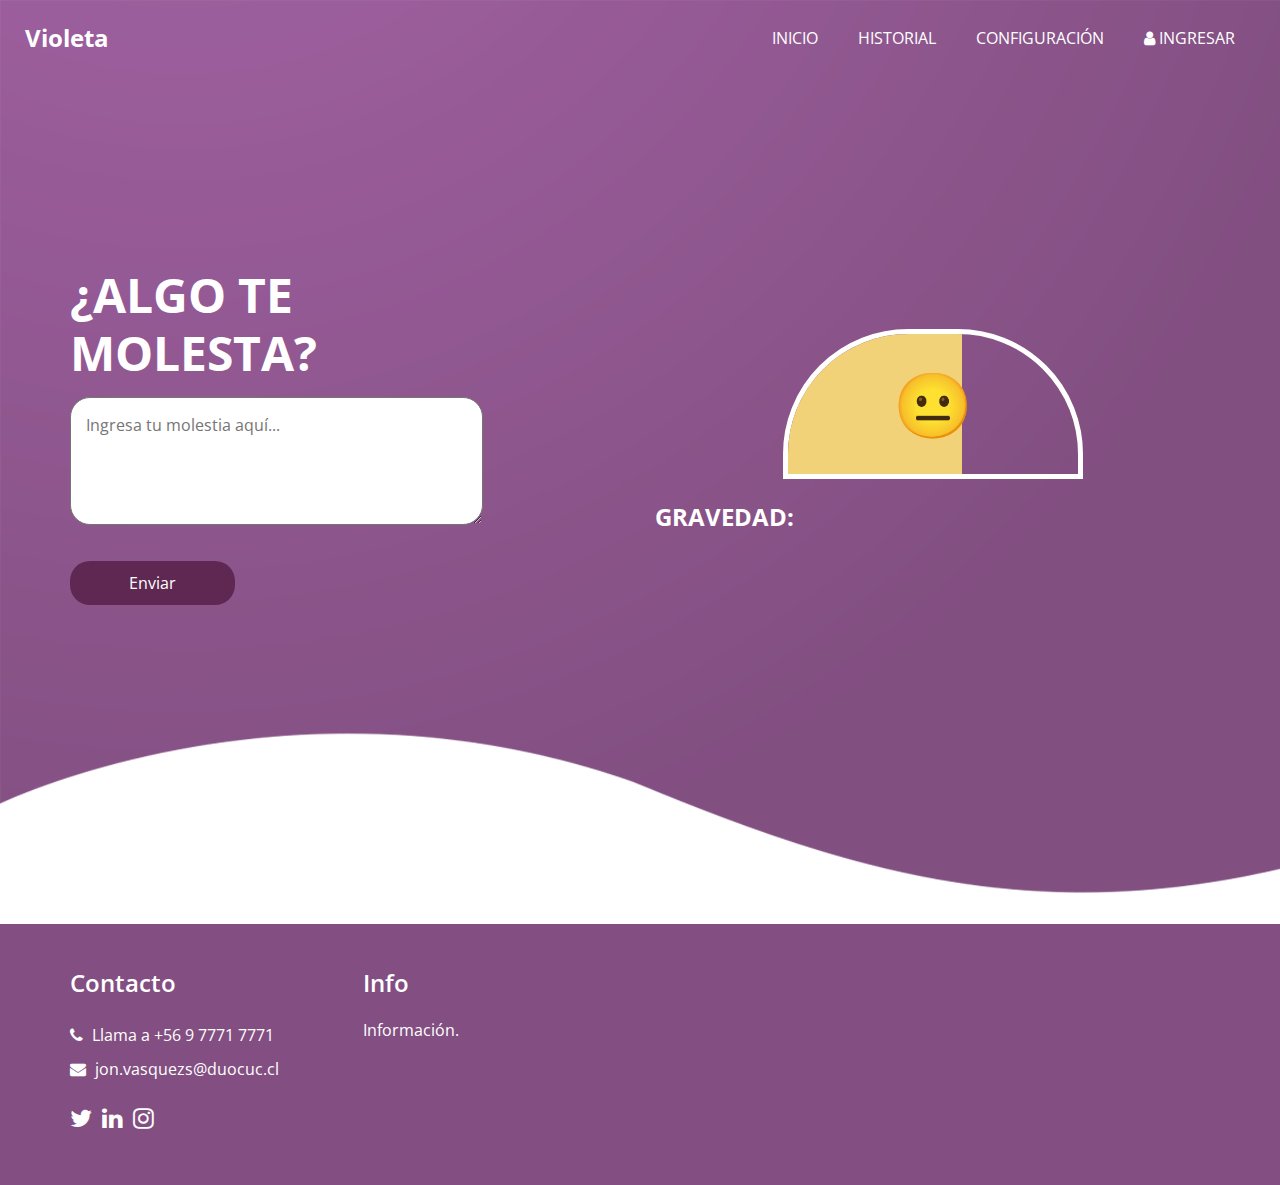
==== index.html @ 4d8d3037 "Add files via upload" ====
<!DOCTYPE html>
<html>

<head>

  <meta charset="utf-8" />
  <meta http-equiv="X-UA-Compatible" content="IE=edge" />
  <!-- Mobile -->
  <meta name="viewport" content="width=device-width, initial-scale=1, shrink-to-fit=no" />
  <link rel="shortcut icon" href="images/webicon.png" type="">
  <title> Violeta-App </title>
  <!-- bootstrap-->
  <link rel="stylesheet" type="text/css" href="css/bootstrap.css" />
  <!-- fonts-->
  <link href="https://fonts.googleapis.com/css2?family=Roboto:wght@400;500;700;900&display=swap" rel="stylesheet">
  <!-- font awesome style -->
  <link href="css/font-awesome.min.css" rel="stylesheet" />
  <link href="css/style.css" rel="stylesheet" />
  <link href="css/header.css" rel="stylesheet" />
  <link href="css/main.css" rel="stylesheet" />
  <link href="css/info.css" rel="stylesheet" />
  <link href="css/responsive.css" rel="stylesheet" />
  <script src="js/request.js"></script>

</head>

<body>

  <div class="hd_area">

    <div class="hd_bg_box">
      <div class="bg_img_box">
        <img src="images/VBG.png" alt="">
      </div>
    </div>


  <!-- HEADER -->
  <!-- HEADER -->
  <!-- HEADER -->


    <header class="header_section">
      <div class="container-fluid">
        <nav class="navbar navbar-expand-lg custom_nav-container ">
          <a class="navbar-brand" href="index.html">
            <span>
              Violeta
            </span>
          </a>

          <button class="navbar-toggler" type="button" data-toggle="collapse" data-target="#navbarSupportedContent" aria-controls="navbarSupportedContent" aria-expanded="false" aria-label="Toggle navigation">
            <span class=""> </span>
          </button>

          <div class="collapse navbar-collapse" id="navbarSupportedContent">
            <ul class="navbar-nav  ">
              <li class="nav-item">
                <a class="nav-link" href="index.html">Inicio</a>
              </li>
              <li class="nav-item">
                <a class="nav-link" href="n_history.html">Historial</a>
              </li>
              <li class="nav-item">
                <a class="nav-link" href="n_config.html">Configuración</a>
              </li>
              <li class="nav-item">
                <a class="nav-link" href="n_login.html"><i class="fa fa-user" aria-hidden="true"></i> Ingresar</a>
              </li>
            </ul>
          </div>
        </nav>
      </div>
    </header>


  <!-- MAIN -->
  <!-- MAIN -->
  <!-- MAIN -->

  <section class="main_section">
    <div class="container">
      <div class="row">
        <div class="col-md-6">
          <div class="main-box">
            <h1>
              ¿Algo Te <br>
              Molesta?
            </h1>
            <textarea id="moleTA" rows="4" cols="40" placeholder="Ingresa tu molestia aquí..." class="textarea"></textarea>
            <div class="btn-box">
              <button class="btn1" onclick="sendPostRequest()">Enviar
              </button>
            </div>
          </div>
        </div>
        <div class="col-md-6">
          <div class="gauge">
            <div class="gauge-fill" id="gauge-fill"></div>
            <div class="face" id="face"></div>
          </div>
          <br>
          <div class="main-box">
            <h2>
              Gravedad:
            </h2>
          </div>
        </div>
      </div>
    </div>
  </section>

  <script src="js/gauge.js"></script>

  <script>
    const sendPostRequest = async () => {
      try {
        const ipAddress = '54.198.38.242';
        const port = '5000';
        const endpoint = `http://${ipAddress}:${port}/`;

        const requestBody = {
          "key1": "mole" // Make sure to use a string here
        };

        const json = JSON.stringify(requestBody);

        const response = await fetch(endpoint, {
          method: 'POST',
          headers: {
            'Content-Type': 'application/json',
          },
          body: json,
          timeout: 60000
        });

        if (response.ok) {
          // Request was successful
          const responseText = await response.text();
          console.log('POST request successful');
          console.log('La categoría es: ', responseText);
          // Set the response text or handle it as needed
        } else {
          // Request failed
          console.error('POST request failed with status:', response.status);
        }
      } catch (error) {
        console.error('Error sending POST request:', error);
        if (error.message === 'Network request timed out') {
          // Handle timeout
        }
      }
    };

    // Add a click event listener to the "Enviar" button
    document.getElementById('enviarBtn').addEventListener('click', sendPostRequest);
  </script>
  
  <script>
    // Add a click event listener to the "Enviar" button
    document.getElementById('enviarBtn').addEventListener('click', function() {
      // Retrieve the value of the text area
      const molestaText = document.getElementById('moleTA').value;
      
      // Call the sendPostRequest function with the text as an argument
      sendPostRequest(molestaText);
    });
  </script>
  </div>


  <!-- OTRO -->
  <!-- OTRO -->
  <!-- OTRO -->


  <section>
    <br>
  </section>


  <!-- INFO -->
  <!-- INFO -->
  <!-- INFO -->


  <section class="info_section layout_padding2">
    <div class="container">
      <div class="row">
        <div class="col-md-6 col-lg-3 info_col">
          <div class="info_contact">
            <h4>
              Contacto
            </h4>
            <div class="contact_link_box">
              <a href="">
                <i class="fa fa-phone" aria-hidden="true"></i>
                <span>
                  Llama a +56 9 7771 7771
                </span>
              </a>
              <a href="">
                <i class="fa fa-envelope" aria-hidden="true"></i>
                <span>
                  jon.vasquezs@duocuc.cl
                </span>
              </a>
            </div>
          </div>
          <div class="info_social">
            <a href="">
              <i class="fa fa-twitter" aria-hidden="true"></i>
            </a>
            <a href="">
              <i class="fa fa-linkedin" aria-hidden="true"></i>
            </a>
            <a href="">
              <i class="fa fa-instagram" aria-hidden="true"></i>
            </a>
          </div>
        </div>
        <div class="col-md-6 col-lg-3 info_col">
          <div class="info_detail">
            <h4>
              Info
            </h4>
            <p>
              Información.
            </p>
          </div>
        </div>
      </div>
    </div>
  </section>
</body>

</html>
---- css/style.css ----
@import url("https://fonts.googleapis.com/css2?family=Lato:wght@400;700&family=Open+Sans:wght@300;400;600;700&display=swap");
body {
  font-family: "Open Sans", sans-serif;
  color: #0c0c0c;
  background-color: #ffffff;
  overflow-x: hidden;
}

.layout_padding {
  padding: 90px 0;
}

.layout_padding2 {
  padding: 75px 0;
}

.layout_padding2-top {
  padding-top: 75px;
}

.layout_padding2-bottom {
  padding-bottom: 75px;
}

.layout_padding-top {
  padding-top: 90px;
}

.layout_padding-bottom {
  padding-bottom: 90px;
}

.heading_container {
  display: -webkit-box;
  display: -ms-flexbox;
  display: flex;
  -webkit-box-orient: vertical;
  -webkit-box-direction: normal;
      -ms-flex-direction: column;
          flex-direction: column;
  -webkit-box-align: start;
      -ms-flex-align: start;
          align-items: flex-start;
}

.heading_container h2 {
  position: relative;
  font-weight: bold;
  margin-bottom: 0;
}

.heading_container h2 span {
  color: #f00070;
}

.heading_container p {
  margin-top: 10px;
  margin-bottom: 0;
}

.heading_container.heading_center {
  -webkit-box-align: center;
      -ms-flex-align: center;
          align-items: center;
  text-align: center;
}

a,
a:hover,
a:focus {
  text-decoration: none;
}

a:hover,
a:focus {
  color: initial;
}

.btn,
.btn:focus {
  outline: none !important;
  -webkit-box-shadow: none;
          box-shadow: none;
}
---- css/header.css ----
.hd_area {
    position: relative;
    min-height: 100vh;
    display: -webkit-box;
    display: -ms-flexbox;
    display: flex;
    -webkit-box-orient: vertical;
    -webkit-box-direction: normal;
        -ms-flex-direction: column;
            flex-direction: column;
  }
  
  .hd_area .hd_bg_box {
    position: absolute;
    top: 0;
    left: 0;
    width: 100%;
    height: 100%;
    display: -webkit-box;
    display: -ms-flexbox;
    display: flex;
    -webkit-box-pack: center;
        -ms-flex-pack: center;
            justify-content: center;
    -webkit-box-align: end;
        -ms-flex-align: end;
            align-items: flex-end;
    overflow: hidden;
    z-index: -1;
  }
  
  .hd_area .hd_bg_box .bg_img_box {
    min-width: 100%;
    min-height: 100%;
  }
  
  .hd_area .hd_bg_box img {
    min-width: 100%;
    min-height: 100%;
  }
  
  .sub_page .hd_area {
    min-height: auto;
    background: linear-gradient(130deg, #231a6f, #0f054c);
  }
  
  .sub_page .hd_area .hd_bg_box {
    display: none;
  }
  
  .header_section {
    padding: 15px 0;
  }
  
  .header_section .container-fluid {
    padding-right: 25px;
    padding-left: 25px;
  }
  
  .navbar-brand span {
    font-weight: bold;
    font-size: 24px;
    color: #ffffff;
  }
  
  .custom_nav-container {
    padding: 0;
  }
  
  .custom_nav-container .navbar-nav {
    margin-left: auto;
  }
  
  .custom_nav-container .navbar-nav .nav-item .nav-link {
    padding: 5px 20px;
    color: #ffffff;
    text-align: center;
    text-transform: uppercase;
    border-radius: 5px;
    -webkit-transition: all 0.3s;
    transition: all 0.3s;
  }
  
  .custom_nav-container .navbar-nav .nav-item:hover .nav-link, .custom_nav-container .navbar-nav .nav-item.active .nav-link {
    color: #f00070;
  }
  
  .custom_nav-container .navbar-nav .nav-item.active .nav-link {
    font-weight: 600;
  }
  
  .custom_nav-container .nav_search-btn {
    width: 35px;
    height: 35px;
    padding: 0;
    border: none;
    color: #ffffff;
  }
  
  .custom_nav-container .nav_search-btn:hover {
    color: #f00070;
  }
  
  .custom_nav-container .navbar-toggler {
    outline: none;
  }
  
  .custom_nav-container .navbar-toggler {
    padding: 0;
    width: 37px;
    height: 42px;
    -webkit-transition: all 0.3s;
    transition: all 0.3s;
  }
  
  .custom_nav-container .navbar-toggler span {
    display: block;
    width: 35px;
    height: 4px;
    background-color: #ffffff;
    margin: 7px 0;
    -webkit-transition: all 0.3s;
    transition: all 0.3s;
    position: relative;
    border-radius: 5px;
    transition: all 0.3s;
  }
  
  .custom_nav-container .navbar-toggler span::before, .custom_nav-container .navbar-toggler span::after {
    content: "";
    position: absolute;
    left: 0;
    height: 100%;
    width: 100%;
    background-color: #ffffff;
    top: -10px;
    border-radius: 5px;
    -webkit-transition: all 0.3s;
    transition: all 0.3s;
  }
  
  .custom_nav-container .navbar-toggler span::after {
    top: 10px;
  }
  
  .custom_nav-container .navbar-toggler[aria-expanded="true"] {
    -webkit-transform: rotate(360deg);
            transform: rotate(360deg);
  }
  
  .custom_nav-container .navbar-toggler[aria-expanded="true"] span {
    -webkit-transform: rotate(45deg);
            transform: rotate(45deg);
  }
  
  .custom_nav-container .navbar-toggler[aria-expanded="true"] span::before, .custom_nav-container .navbar-toggler[aria-expanded="true"] span::after {
    -webkit-transform: rotate(90deg);
            transform: rotate(90deg);
    top: 0;
  }
---- css/main.css ----
.main_section {
    -webkit-box-flex: 1;
        -ms-flex: 1;
            flex: 1;
    display: -webkit-box;
    display: -ms-flexbox;
    display: flex;
    -webkit-box-align: center;
        -ms-flex-align: center;
            align-items: center;
    position: relative;
    padding: 45px 0 145px 0;
  }
  
  .main_section .row {
    -webkit-box-align: center;
        -ms-flex-align: center;
            align-items: center;
  }
  
  .main_section .main-box {
    color: #ffffff;
  }
  
  .main_section .main-box h1 {
    font-size: 3rem;
    font-weight: bold;
    text-transform: uppercase;
    margin-bottom: 15px;
    color: #ffffff;
  }
  
  .main_section .main-box h2 {
    font-size: 1.5rem;
    font-weight: bold;
    text-transform: uppercase;
    margin-bottom: 15px;
    color: #ffffff;
  }
  
  .main_section .main-box p {
    color: #fefefe;
    font-size: 14px;
  }
  
  .main_section .main-box .btn-box {
    display: -webkit-box;
    display: -ms-flexbox;
    display: flex;
    margin: 0 -5px;
    margin-top: 25px;
  }
  
  .main_section .main-box .btn-box a {
    margin: 5px;
    text-align: center;
    width: 165px;
  }
  
  .main_section .main-box .btn-box button {
    margin: 5px;
    text-align: center;
    width: 165px;
  }

  .main_section .main-box .btn-box .btn1 {
    display: inline-block;
    padding: 10px 15px;
    background-color: #5f2853;
    color: #ffffff;
    border-radius: 20px;
    -webkit-transition: all 0.3s;
    transition: all 0.3s;
    border: none;
  }
  
  .main_section .main-box .btn-box .btn1:hover {
    background-color: #800040;
  }
  
  .main_section .textarea {
    border-radius: 20px;
    padding: 15px;
  }
  
  .main_section .gauge {
    width: 300px;
    height: 150px;
    position: relative;
    border-top-left-radius: 125px;
    border-top-right-radius: 125px;
    border: 5px solid #ffffff;
    overflow: hidden;
    margin: 0 auto;
  }
  
  .main_section .gauge-fill {
    position: absolute;
    width: 0;
    height: 100%;
    border-top-left-radius: 0px;
    border-top-right-radius: 0px;
    transition: width 0.3s;
    
  }
  
  .main_section .face {
    position: absolute;
    top: 50%;
    left: 50%;
    font-size: 4rem;
    transform: translate(-50%, -50%);
  }
---- css/info.css ----
.info_section {
    background-color: #834f82;
    color: #ffffff;
    padding: 45px 0 15px 0;
  }
  
  .info_section h4 {
    font-weight: 600;
    margin-bottom: 20px;
  }
  
  .info_section .info_col {
    margin-bottom: 30px;
  }
  
  .info_section .info_contact .contact_link_box {
    display: -webkit-box;
    display: -ms-flexbox;
    display: flex;
    -webkit-box-orient: vertical;
    -webkit-box-direction: normal;
        -ms-flex-direction: column;
            flex-direction: column;
  }
  
  .info_section .info_contact .contact_link_box a {
    margin: 5px 0;
    color: #ffffff;
  }
  
  .info_section .info_contact .contact_link_box a i {
    margin-right: 5px;
  }
  
  .info_section .info_contact .contact_link_box a:hover {
    color: #f00070;
  }
  
  .info_section .info_social {
    display: -webkit-box;
    display: -ms-flexbox;
    display: flex;
    margin-top: 20px;
    margin-bottom: 10px;
  }
  
  .info_section .info_social a {
    display: -webkit-box;
    display: -ms-flexbox;
    display: flex;
    -webkit-box-pack: center;
        -ms-flex-pack: center;
            justify-content: center;
    -webkit-box-align: center;
        -ms-flex-align: center;
            align-items: center;
    color: #ffffff;
    border-radius: 100%;
    margin-right: 10px;
    font-size: 24px;
  }
  
  .info_section .info_social a:hover {
    color: #f00070;
  }
---- css/responsive.css ----
@media (max-width: 1300px) {}

@media (max-width: 1120px) {}

@media (max-width: 992px) {
  .hero_area {
    min-height: auto;
  }

  .hero_area {
    background: linear-gradient(130deg, #231a6f, #0f054c);
  }

  .hero_area .hero_bg_box {
    display: none;
  }

  .slider_section {
    padding: 45px 0 75px 0;
  }

  .custom_nav-container .navbar-nav {
    padding-top: 15px;
    align-items: center;
  }


  .custom_nav-container .navbar-nav .nav-item .nav-link {
    padding: 5px 25px;
    margin: 5px 0;
  }


}

@media (max-width: 768px) {
  .about_section .img-box {
    margin-bottom: 45px;
  }

}

@media (max-width: 576px) {
  .header_section .header_top .contact_nav a span {
    display: none;
  }


  .client_section .client_container {
    width: 100%;
  }

  .client_section .box {
    margin: 0;
  }

  .owl-nav {
    display: flex;
    justify-content: center;
    margin-top: 45px;
  }

  .client_section .owl-carousel .owl-nav .owl-prev,
  .client_section .owl-carousel .owl-nav .owl-next {
    position: unset;
    margin: 0 2.5px;
  }
}

@media (max-width: 480px) {
  .slider_section .detail-box h1 {
    font-size: 2rem;
  }

  .track_section form {
    flex-direction: column;
    align-items: flex-start;
  }

  .track_section form input {
    width: 100%;
  }

  .track_section form button {
    padding: 10px 60px;
    margin-top: 10px;
  }
}

@media (max-width: 420px) {
  .service_section .box {
    flex-direction: column;
  }

  .service_section .box .img-box {
    justify-content: flex-start;
    margin-bottom: 15px;
  }
}

@media (max-width: 376px) {}

@media (min-width: 1200px) {
  .container {
    max-width: 1170px;
  }
}
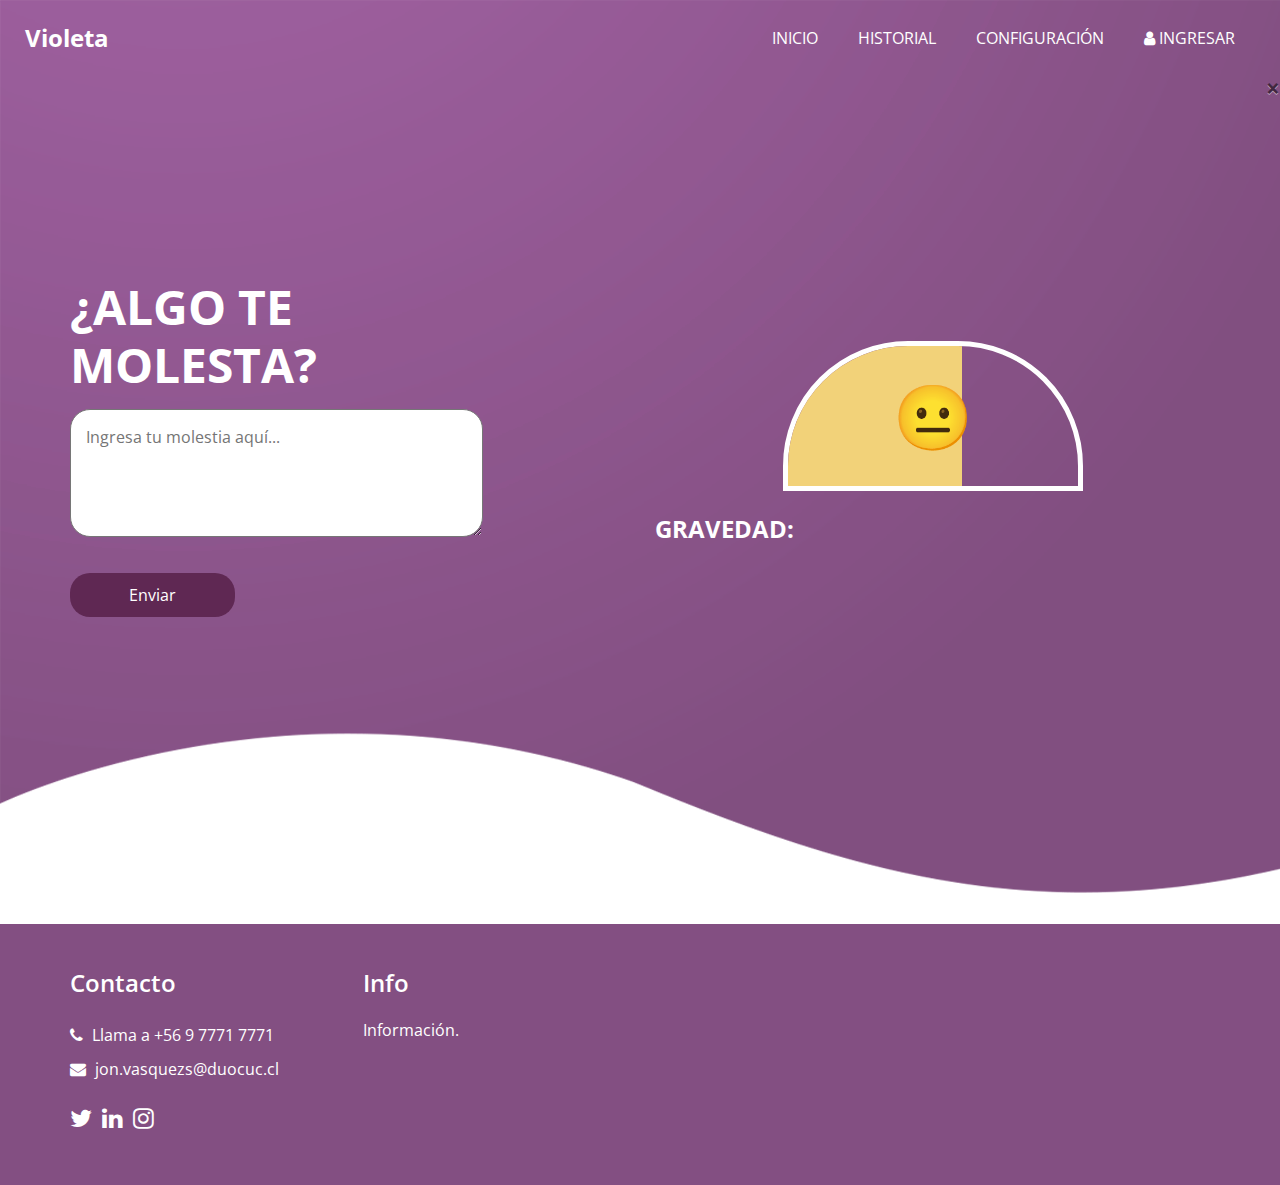
==== commit f275ba94: "Add files via upload" ====
--- a/index.html
+++ b/index.html
@@ -78,6 +78,11 @@
   <!-- MAIN -->
   <!-- MAIN -->
 
+  <div id="popup" class="popup">
+    <span class="close" id="close-popup">&times;</span>
+    <div id="popup-content" class="popup-content"></div>
+  </div>
+
   <section class="main_section">
     <div class="container">
       <div class="row">
@@ -115,9 +120,9 @@
   <script>
     const sendPostRequest = async () => {
       try {
-        const ipAddress = '54.198.38.242';
-        const port = '5000';
-        const endpoint = `http://${ipAddress}:${port}/`;
+        /*const ipAddress = '54.198.38.242';
+        const port = '5000';*/
+        const endpoint = `https://lxs84qe6r2.execute-api.us-east-1.amazonaws.com/qa`;
 
         const requestBody = {
           "key1": "mole" // Make sure to use a string here
@@ -126,13 +131,17 @@
         const json = JSON.stringify(requestBody);
 
         const response = await fetch(endpoint, {
-          method: 'POST',
-          headers: {
+          method: 'GET',
+          /*headers: {
             'Content-Type': 'application/json',
           },
           body: json,
-          timeout: 60000
+          timeout: 60000*/
         });
+
+        const popup = document.getElementById('popup');
+        const popupContent = document.getElementById('popup-content');
+        const closeButton = document.getElementById('close-popup');
 
         if (response.ok) {
           // Request was successful
@@ -140,10 +149,16 @@
           console.log('POST request successful');
           console.log('La categoría es: ', responseText);
           // Set the response text or handle it as needed
+          popupContent.innerHTML = responseText;
         } else {
           // Request failed
           console.error('POST request failed with status:', response.status);
+          popupContent.innerHTML = 'Error: Request failed with status ' + response.status;
         }
+        popup.style.display = 'block'; 
+        closeButton.addEventListener('click', () => {
+        popup.style.display = 'none';});
+        
       } catch (error) {
         console.error('Error sending POST request:', error);
         if (error.message === 'Network request timed out') {
@@ -155,7 +170,7 @@
     // Add a click event listener to the "Enviar" button
     document.getElementById('enviarBtn').addEventListener('click', sendPostRequest);
   </script>
-  
+
   <script>
     // Add a click event listener to the "Enviar" button
     document.getElementById('enviarBtn').addEventListener('click', function() {
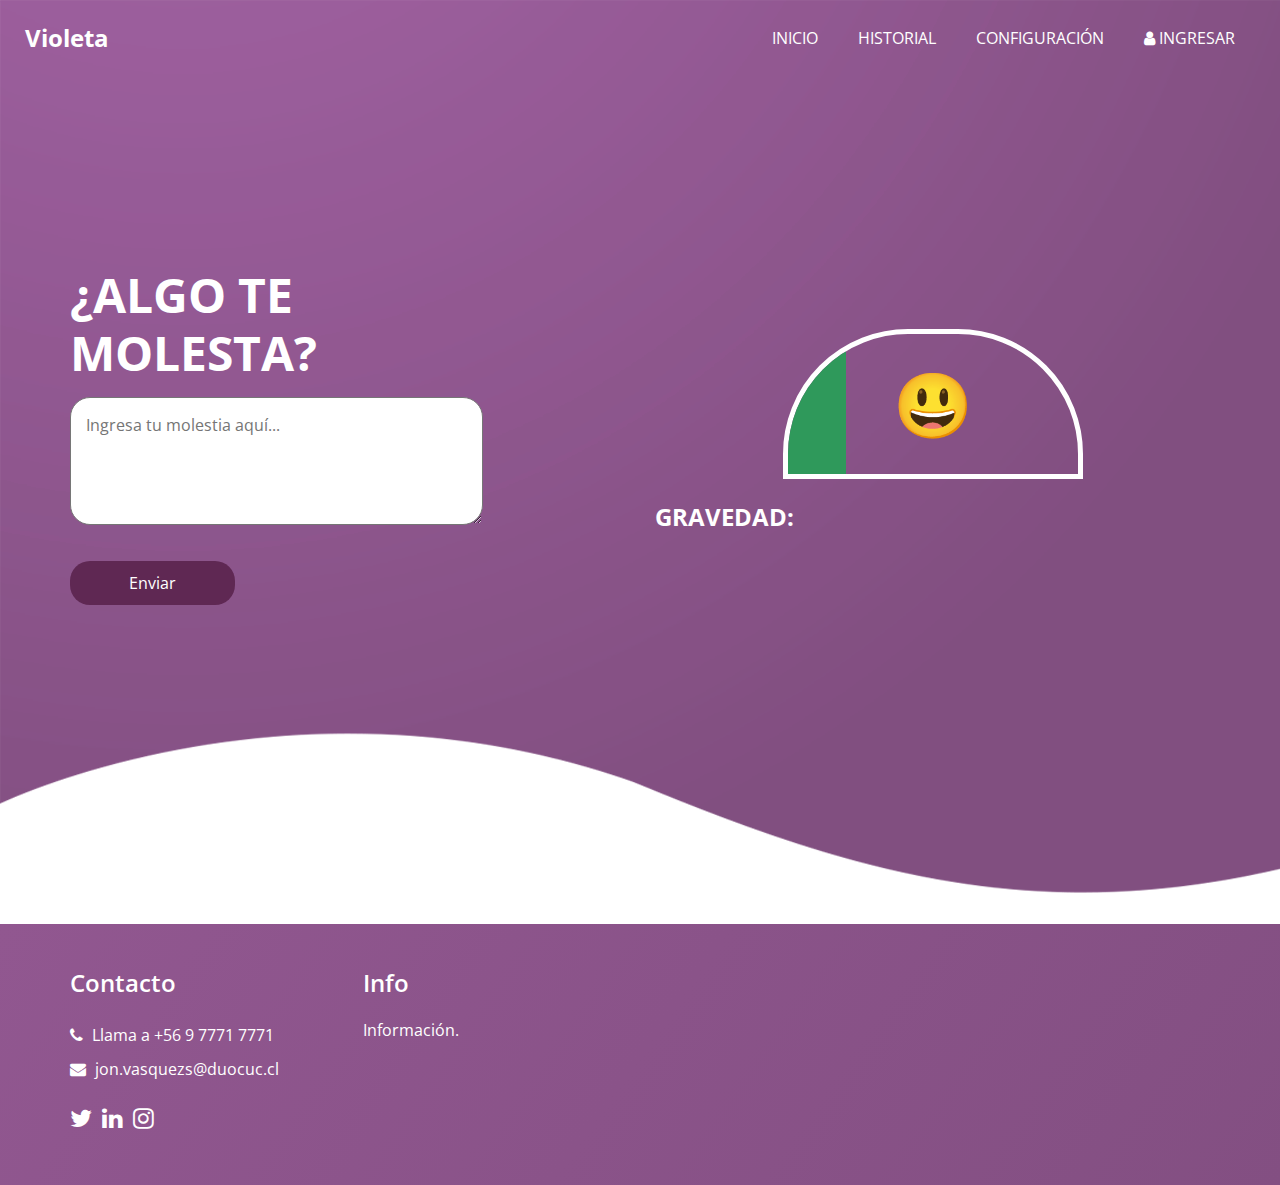
==== commit 4f8181b0: "Add files via upload" ====
--- a/index.html
+++ b/index.html
@@ -20,7 +20,6 @@
   <link href="css/main.css" rel="stylesheet" />
   <link href="css/info.css" rel="stylesheet" />
   <link href="css/responsive.css" rel="stylesheet" />
-  <script src="js/request.js"></script>
 
 </head>
 
@@ -116,71 +115,7 @@
   </section>
 
   <script src="js/gauge.js"></script>
-
-  <script>
-    const sendPostRequest = async () => {
-      try {
-        /*const ipAddress = '54.198.38.242';
-        const port = '5000';*/
-        const endpoint = `https://lxs84qe6r2.execute-api.us-east-1.amazonaws.com/qa`;
-
-        const requestBody = {
-          "key1": "mole" // Make sure to use a string here
-        };
-
-        const json = JSON.stringify(requestBody);
-
-        const response = await fetch(endpoint, {
-          method: 'GET',
-          /*headers: {
-            'Content-Type': 'application/json',
-          },
-          body: json,
-          timeout: 60000*/
-        });
-
-        const popup = document.getElementById('popup');
-        const popupContent = document.getElementById('popup-content');
-        const closeButton = document.getElementById('close-popup');
-
-        if (response.ok) {
-          // Request was successful
-          const responseText = await response.text();
-          console.log('POST request successful');
-          console.log('La categoría es: ', responseText);
-          // Set the response text or handle it as needed
-          popupContent.innerHTML = responseText;
-        } else {
-          // Request failed
-          console.error('POST request failed with status:', response.status);
-          popupContent.innerHTML = 'Error: Request failed with status ' + response.status;
-        }
-        popup.style.display = 'block'; 
-        closeButton.addEventListener('click', () => {
-        popup.style.display = 'none';});
-        
-      } catch (error) {
-        console.error('Error sending POST request:', error);
-        if (error.message === 'Network request timed out') {
-          // Handle timeout
-        }
-      }
-    };
-
-    // Add a click event listener to the "Enviar" button
-    document.getElementById('enviarBtn').addEventListener('click', sendPostRequest);
-  </script>
-
-  <script>
-    // Add a click event listener to the "Enviar" button
-    document.getElementById('enviarBtn').addEventListener('click', function() {
-      // Retrieve the value of the text area
-      const molestaText = document.getElementById('moleTA').value;
-      
-      // Call the sendPostRequest function with the text as an argument
-      sendPostRequest(molestaText);
-    });
-  </script>
+  <script src="js/request.js"></script>
   </div>
 
 
@@ -249,4 +184,6 @@
   </section>
 </body>
 
-</html>+</html>
+
+
--- a/css/main.css
+++ b/css/main.css
@@ -110,4 +110,39 @@
     left: 50%;
     font-size: 4rem;
     transform: translate(-50%, -50%);
+  }
+
+  .popup {
+    display: none;
+    position: fixed;
+    top: 0;
+    left: 0;
+    width: 100%;
+    height: 100%;
+    background-color: rgba(0, 0, 0, 0.7);
+    z-index: 1;
+  }
+  
+
+  /*---POP-UP---*/
+  /*---POP-UP---*/
+  /*---POP-UP---*/
+
+
+  .popup-content {
+    position: absolute;
+    top: 50%;
+    left: 50%;
+    transform: translate(-50%, -50%);
+    background-color: #fff;
+    padding: 20px;
+    border-radius: 5px;
+  }
+  
+  .close {
+    position: absolute;
+    top: 10px;
+    right: 10px;
+    font-size: 20px;
+    cursor: pointer;
   }--- a/css/info.css
+++ b/css/info.css
@@ -1,5 +1,5 @@
 .info_section {
-    background-color: #834f82;
+  background: linear-gradient(125deg, #915790, #834f82);
     color: #ffffff;
     padding: 45px 0 15px 0;
   }
